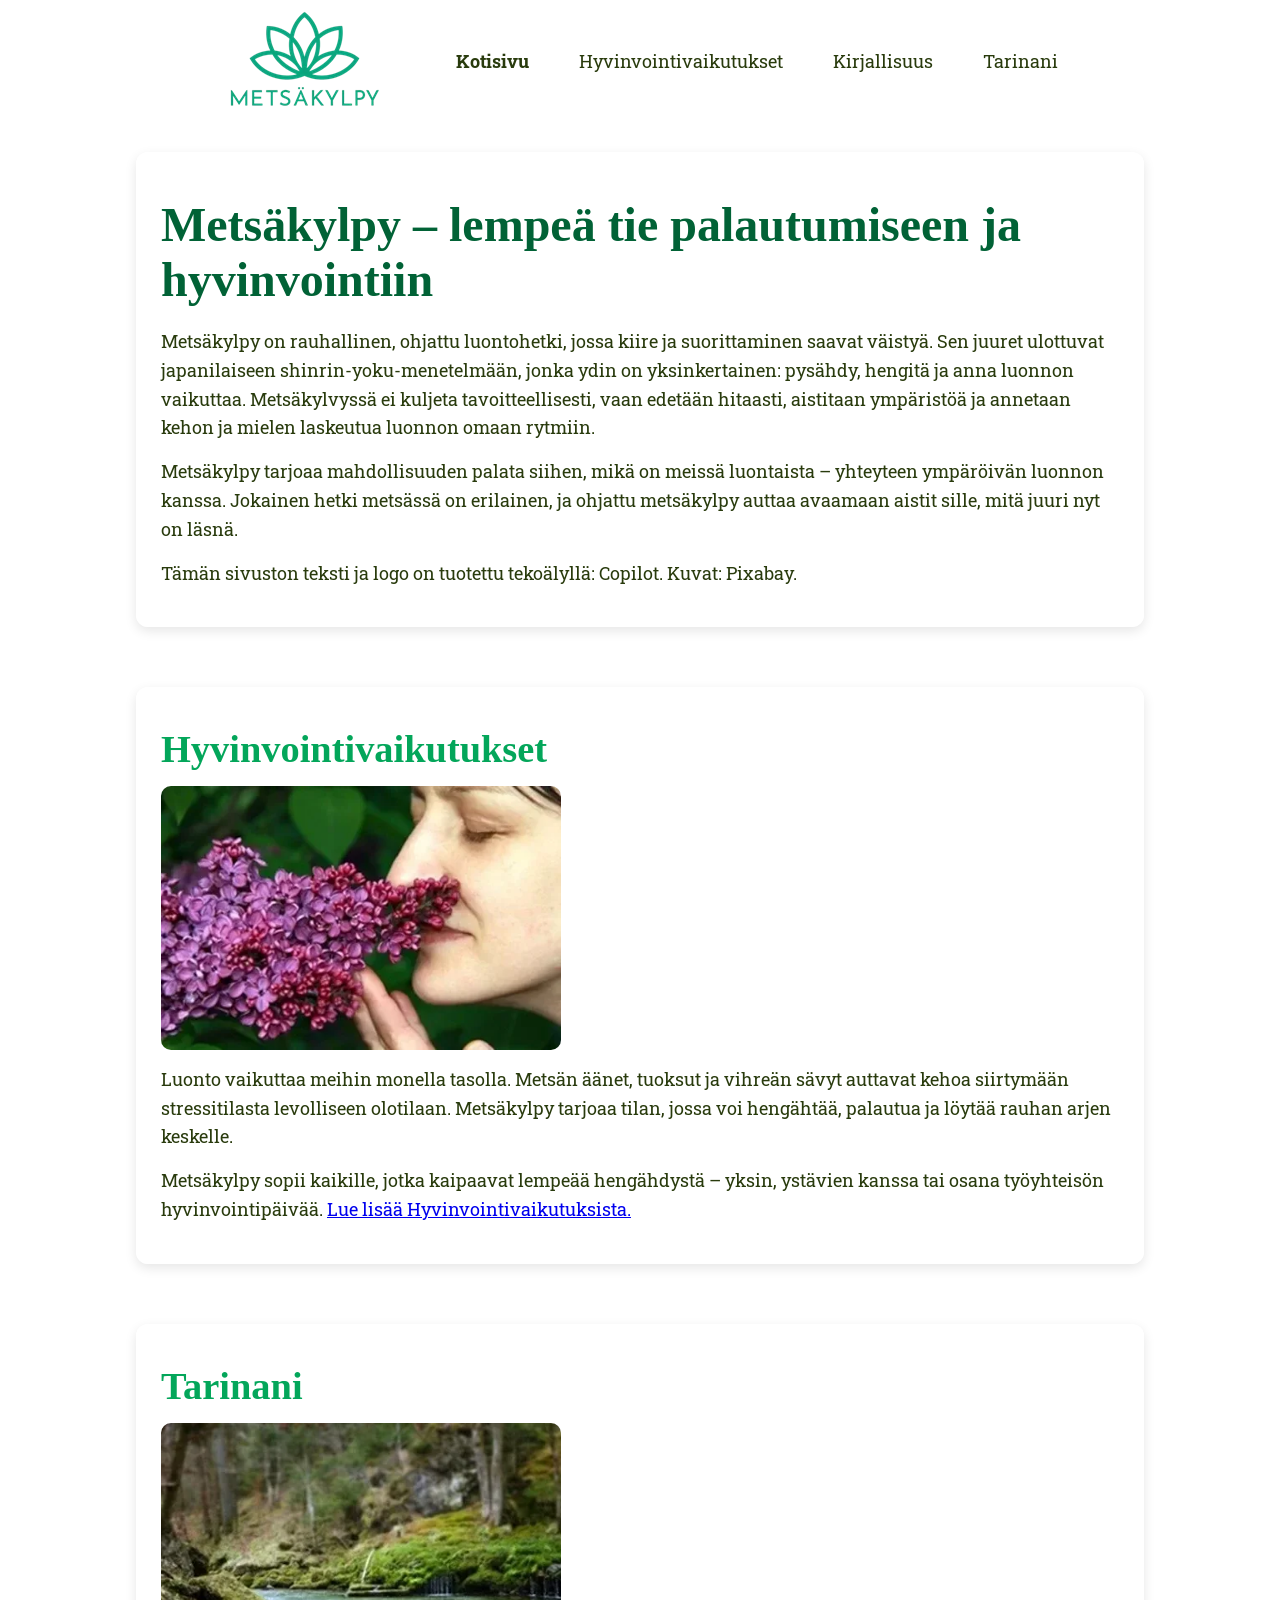
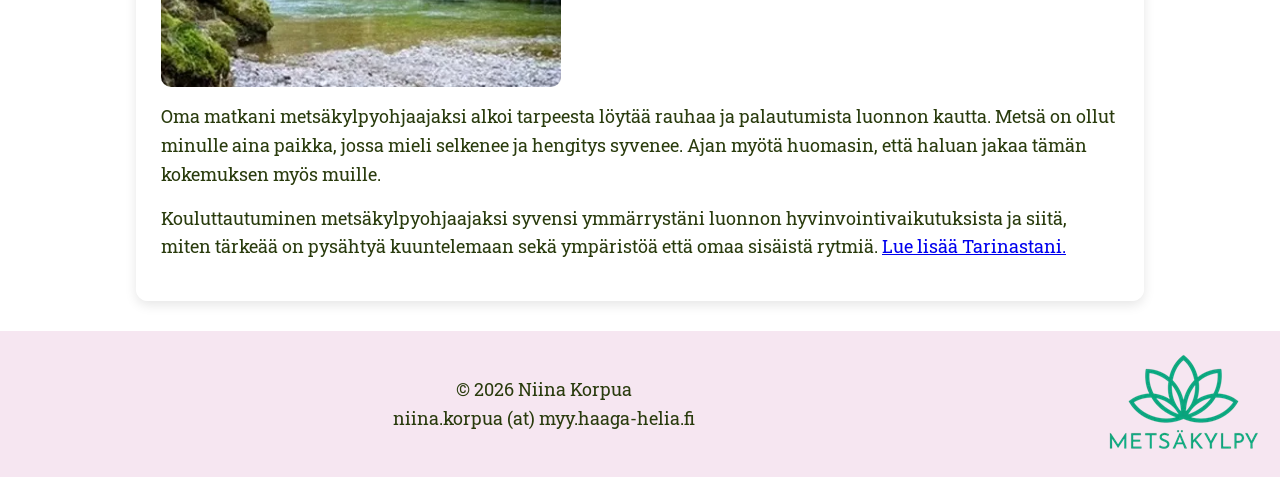
==== index.html @ 3dbd81d0 "lisätty role=banner ja siirretty kaikki mainin sisään" ====
<!doctype html>
<html lang="fi">
  <head>
    <title>Metsäkylpy</title>
    <meta name="description" content="Tietoa metsäkylvystä.">
    <meta name="viewport" content="width=device-width, initial-scale=1" >
    <meta charset="UTF-8" >
    <meta name="author" content="Niina" >
    <meta name="robots" content="index, follow">
    <!-- Fontit -->
    <link rel="preconnect" href="https://fonts.googleapis.com" />
    <link rel="preconnect" href="https://fonts.gstatic.com" crossorigin />
    <link
      href="https://fonts.googleapis.com/css2?family=Playwrite+NZ+Basic:wght@100..400&family=Roboto+Slab:wght@100..900&display=optional"
      rel="stylesheet"
    />
    <!-- CSS -->
    <link href="style.css" rel="stylesheet" type="text/css" />

    <!-- Ensimmäisen ison kuvan lataukseen liittyvä -->
    <link rel="preload" as="image" href="Logo.webp" fetchpriority="high">
  
  </head>
  <body>
  <main>
    <!-- Ylätunniste: logo + navigaatio -->

    <div class="header-container" role="banner">
      <img class="logo" class="lcp" src="Logo.webp" width="153" height="106"  fetchpriority="high" alt="Logo Metsäkylpy" >
      <button class="hamburger-btn" id="hamburger" aria-label="Toggle navigation" type="button">
        <span class="bar"></span>
        <span class="bar"></span>
        <span class="bar"></span>
      </button>
      <header>
        <nav class="header-navigation" id="nav-menu" aria-label="Päänavigaatio">
          <ul class="header-text-navigation">
            <li><a href="./" class="active">Kotisivu</a></li>
            <li>
              <a href="hyvinvointivaikutukset.html">Hyvinvointivaikutukset</a>
            </li>
            <li><a href="kirjallisuus.html">Kirjallisuus</a></li>
            <li><a href="tarinani.html">Tarinani</a></li>
          </ul>
        </nav>
        <script>
          // Hamburger menu toggle
          const hamburger = document.getElementById("hamburger");
          const navMenu = document.getElementById("nav-menu");

          hamburger.addEventListener("click", () => {
            navMenu.classList.toggle("active");
            hamburger.classList.toggle("active");
          });

          // Close menu when link is clicked
          document.querySelectorAll(".header-navigation a").forEach(link => {
            link.addEventListener("click", () => {
              navMenu.classList.remove("active");
              hamburger.classList.remove("active");
            });
          });
        </script>
      </header>
    </div>
    <!-- Leveä bannerikuva -->
    <div class="banneri-container">
      <img  src="Kuva0.webp" width="429" height="249" alt="Kanto metsässä" >
    </div>

    <!-- Pääsisältö -->
    
      <div class="page">
      <div class="card">
        <h1>Metsäkylpy – lempeä tie palautumiseen ja hyvinvointiin</h1>
        <p>
          Metsäkylpy on rauhallinen, ohjattu luontohetki, jossa kiire ja suorittaminen saavat väistyä. Sen juuret
          ulottuvat japanilaiseen shinrin-yoku-menetelmään, jonka ydin on yksinkertainen: pysähdy, hengitä ja anna
          luonnon vaikuttaa. Metsäkylvyssä ei kuljeta tavoitteellisesti, vaan edetään hitaasti, aistitaan ympäristöä ja
          annetaan kehon ja mielen laskeutua luonnon omaan rytmiin.
        </p>
        <p>
          Metsäkylpy tarjoaa mahdollisuuden palata siihen, mikä on meissä luontaista – yhteyteen ympäröivän luonnon
          kanssa. Jokainen hetki metsässä on erilainen, ja ohjattu metsäkylpy auttaa avaamaan aistit sille, mitä juuri
          nyt on läsnä.
        </p>
        <p>
          Tämän sivuston teksti ja logo on tuotettu tekoälyllä: Copilot. Kuvat: Pixabay.
        </p>
      </div>
      <div class="flex_container kotisivu">
        <div class="flex_item">
          <div class="card">
          <h2>Hyvinvointi&shy;vaikutukset</h2>
          <img src="Kuva1.webp" width="480" height="316" alt="Nainen haistelee kukkaa" >
          <p>
            Luonto vaikuttaa meihin monella tasolla. Metsän äänet, tuoksut ja vihreän sävyt auttavat kehoa siirtymään
            stressitilasta levolliseen olotilaan. Metsäkylpy tarjoaa tilan, jossa voi hengähtää, palautua ja löytää
            rauhan arjen keskelle.
          </p>
          <p>
            Metsäkylpy sopii kaikille, jotka kaipaavat lempeää hengähdystä – yksin, ystävien kanssa tai osana
            työyhteisön hyvinvointipäivää.
            <a href="hyvinvointivaikutukset.html">Lue lisää Hyvinvointivaikutuksista.</a>
          </p>
          </div>
        </div>
      </div>

        <div class="flex_item">
          <div class="card">
          <h2>Tarinani</h2>
          <img src="Kuva2.webp" width="425" height="281" alt="Puro metsässä" >
          <p>
            Oma matkani metsäkylpyohjaajaksi alkoi tarpeesta löytää rauhaa ja palautumista luonnon kautta. Metsä on
            ollut minulle aina paikka, jossa mieli selkenee ja hengitys syvenee. Ajan myötä huomasin, että haluan jakaa
            tämän kokemuksen myös muille.
          </p>
          <p>
            Kouluttautuminen metsäkylpyohjaajaksi syvensi ymmärrystäni luonnon hyvinvointivaikutuksista ja siitä, miten
            tärkeää on pysähtyä kuuntelemaan sekä ympäristöä että omaa sisäistä rytmiä.
            <a href="tarinani.html">Lue lisää Tarinastani.</a>
          </p>
          
        </div>
      </div>
      </div>
    </main>

    <footer>
      <div class="footer-container">
        <div class="footer-text-container">
          <p>© 2026 Niina Korpua <br >
          niina.korpua (at) myy.haaga-helia.fi 
          </p>
        </div>
        <img class="logo" src="Logo.webp" width="153" height="106" alt="Logo Metsäkylpy" >
      </div>
    </footer>
  </body>
</html>
---- style.css ----
/* kaikille yhteiset tyylit 
määrittele bodyyn kaikki marginaalit*/

body {
  display: block;
  margin: 0px;
  background-color: var(--background-color);
  font-family: "Roboto Slab", sans-serif;
  color: var(--primary-color);
  font-size: clamp(
    16px,
    2.5vw,
    18px
  );
}

:root {
  --primary-color: #293b0d;
  --secondary-color: #016236;
  --third-color: #03a65a;
  --accent-color: #f6e6f1;
  --background-color: #ffffff;
  font-family: "Roboto Slab", sans-serif;
}

html {
  font-family: "Roboto Slab", serif;
  font-display: swap;
}

h1 {
  display: block;
  color: var(--secondary-color);
  font-family: "Playwrite NZ Basic", cursive;
  margin: 20px 0;
  font-size: clamp(1.4rem, 4vw, 3rem);
  overflow-wrap: break-word; /* Otsikko mahtuu cardiin*/
  hyphens: auto
}

h2 {
  display: block;
  color: var(--third-color);
  font-family: "Playwrite NZ Basic", cursive;
  margin: 15px 0;
  font-size: clamp(1.3rem, 3.5vw, 2.4rem);
  overflow-wrap: break-word; /* Otsikko mahtuu cardiin*/
  hyphens: auto

}

h3 {
  display: block;
  color: var(--third-color);
  font-family: "Playwrite NZ Basic", cursive;
  margin: 15px 0;
  font-size: clamp(0.9rem, 3vw, 1.6rem);
}

p {
  margin: 15px 0;
  line-height: 1.6;
}

.logo {
  width: 153px;
  height: 106px;
  padding: 0 20px;
  justify-self: start;
}

.header-container {
  display: flex;
  align-items: center;
  width: 100%;
  height: auto;
  background-color: #ffffff;
  position: relative;
  overflow: visible; /* valikko näkyy mobiilissa */  
  top: 0px;
  padding-top: 8px;
  padding-bottom: 8px;
  z-index: 999;
  justify-content: center; /* varsinainen linkkirivin keskitys mutta logo hyppää myös keskelle */
}

.header-navigation li {
  list-style: none;
  margin: 0;
  padding: 0;
}

.header-navigation a {
  color: var(--primary-color);
  text-decoration: none;
  margin: 0 15px;
  transition: color 0.3s ease;
}

.header-navigation a.active {
  font-weight: bold; /* valinnainen korostus */
}

.header-navigation a:hover {
  color: var(--third-color);
}

.header-text-navigation {
  display: flex;
  justify-content: center;
  align-items: center;
  gap: 20px;
  flex-wrap: wrap;
  text-align: center;
}

/* Bannerikuvan koko */
.banneri-container {
  width: 100%;
  margin: 0 auto;
  overflow: hidden;
  aspect-ratio: 429 / 249;
}

/* Bannerikuva täyttää kontin leveyden */
.banneri-container img {
  width: 100%;
  height: 100%;
  object-fit: cover;
}

/* Perussääntö kaikille kuville */
img {
  max-width: 100%;
  height: auto;
  display: block;
}

.lcp {
  aspect-ratio: 153 / 106; /* LCP-kuvan oikea suhde */
}

/* Hamburger Menu */
.hamburger-btn {
  display: none;
  flex-direction: column;
  background: none;
  border: none;
  cursor: pointer;
  padding: 0;
  gap: 5px;
}
.hamburger-btn .bar {
  width: 25px;
  height: 3px;
  background-color: var(--third-color);
  transition: all 0.3s ease;
  display: block;
}

/* Hamburger active state */
.hamburger-btn.active .bar:nth-child(1) {
  transform: rotate(-45deg) translate(-5px, 6px);
}
.hamburger-btn.active .bar:nth-child(2) {
  opacity: 0;
}
.hamburger-btn.active .bar:nth-child(3) {
  transform: rotate(45deg) translate(-5px, -6px);
}

/* Kortit */
.card {
  background: #ffffffcc;
  padding: 25px;
  margin: 30px 0;
  border-radius: 12px;
  box-shadow: 0 4px 12px rgba(0,0,0,0.1);
  backdrop-filter: blur(4px);
  min-width: 0; /* estää korttia venymästä liian leveäksi */
  overflow: hidden; /* Tämä pakottaa kaiken sisällön pysymään kortin sisällä. */
}

    .card img {
      max-width: 100%;
      border-radius: 10px;
      margin-bottom: 15px;
      height: auto;
    }

/* Footer */
.footer-container {
  background-color: var(--accent-color);
  color: var(--primary-color);
  padding-top: 20px; /* sisätilaa */
  padding-bottom: 20px;
  display: flex;
  align-items: center;
  justify-content: space-between;
  flex-wrap: wrap;
  left: 0;
   width: 100%;
  /* width: 100vw; */
}

.footer-text-container {
  margin: 0;
  text-align: center;
  flex: 1;
}

  /* Kirjalistauksen container, joka pitää kuvan ja listan vierekkäin */
  .book-list-container {
    display: flex;
    align-items: flex-start; /* varmistaa että yläreunat ovat samassa linjassa */
    gap: 20px; /* väli kuvan ja listan väliin */
    margin-bottom: 2rem;
  }

  .book-list {
    margin: 0;
    padding-left: 20px; /* normaali lista-sisennys */
  }

  .flex_item img {
    width: auto;
    max-width: 400px;
    height: auto;
    display: block;

  }

  .map-container {
    position: relative;
    width: 100%; /* täytä rivin leveys tai vaihda esim. 50% */
    max-width: 50%; /* valinnainen: rajoita enintään puoleen */
    aspect-ratio: 16 / 9; /* pitää 16:9-kuvasuhteen */
    overflow: hidden; /* varmistaa ettei mikään vuoda ulos */
    border: 0;
  }

  /* upotettu <iframe> Google Mapsilta */
  .map-container > iframe {
    position: absolute; /* venytetään koko säiliöön */
    inset: 0; /* top:0; right:0; bottom:0; left:0; */
    width: 100%;
    height: 100%;
    border: 0;
  }

  .map-container iframe {
    position: absolute;
    inset: 0; /* sama kuin top:0; right:0; bottom:0; left:0 */
    width: 100%;
    height: 100%;
    border: 0;
  }

  /* Formsi responsiiviseksi */
  /* 16:9-kuvasuhde; muuta 56.25% → esim. 75% (4:3) tai 130% (korkeampi lomake) */
  .forms-container {
    --container-max-width: 900px;
    --container-padding: 16px;
    --border-radius: 12px;
    --shadow: 0 6px 20px rgba(0, 0, 0, 0.08);
    --border: 1px solid #e6e6e6;
    --bg: #ffffff;

    max-width: var(--container-max-width);
    margin: 0; /* lomake pysyy vasemmassa laidassa */
    padding: var(--container-padding);
    background: var(--bg);
    border: var(--border);
    border-radius: var(--border-radius);
    box-shadow: var(--shadow);

    position: relative;
    overflow: hidden;
  }

  /* Luodaan kuvasuhde “padding-bottom” -tekniikalla */
  .forms-container::before {
    content: "";
    display: block;
    padding-bottom: 130%; /* Säädä tätä: 56.25% (16:9), 75% (4:3), 130% (korkeampi lomake) */
  }

  .forms-iframe {
    position: absolute;
    inset: var(--container-padding);
    width: calc(100% - 2 * var(--container-padding));
    height: calc(100% - 2 * var(--container-padding));
    border: 0;
    border-radius: calc(var(--border-radius) - 2px);
  }

  /* Video responsiiviseksi */
  .video-wrapper {
    position: relative;
    width: 100%;
    aspect-ratio: 16 / 9; /* muuta tarpeen mukaan: 4/3, 21/9, 1/1, 16 / 9*/
    overflow: hidden;
  }
  .video-wrapper iframe {
    position: absolute;
    inset: 0;
    max-width: 100%;
    width: 100%;
    height: 100%;
    object-fit: contain; /* tai cover jos haluat täytön rajauksella */
    display: block;
  }

/* Mobiili (oletus, < 768px */
@media (max-width: 767px) {
  .page {
    margin-left: 16px;
    margin-right: 16px;
    width: calc(100% - 32px); /* 16px + 16px */

  }
.flex_item img {
  max-width: 100%;
  height: auto;
}
  .book-list-container {
    flex-direction: column;
    align-items: center;
  }
  /* Hamburger näkyviin mobiilissa */
  .hamburger-btn {
    display: flex;
    margin-left: auto;
    padding-right: 20px;
    position: absolute;
    right: 16px;
    top: 50%;
    transform: translateY(-50%);
    z-index: 3000;
  }

  /* Navigaatio piiloon mobiilissa */
  .header-navigation {
    position: absolute;
    top: 100%;
    left: 0;
    right: 0;
    width: 100%;
    background-color: #ffffff;
    display: none; /* tämä ylikirjoittaa desktopin display:flex */
    flex-direction: column;
    border-bottom: 1px solid #e0e0e0;
    z-index: 2000;
  }
  .header-navigation.active {
    display: flex !important;
  }
  .header-navigation ul {
    display: flex;
    flex-direction: column;
    gap: 15px;
    padding: 20px;
    margin: 0;
    list-style: none;
  }
  .header-navigation li {
    margin: 0;
    padding: 0;
  }
  .header-navigation a {
    display: block;
    padding: 10px 0;
    color: #293b0d;
    text-decoration: none;
    margin: 0;
  }
  .banneri-container {
  z-index: 0;
  position: relative;
}
}

/* Tabletti (min-width: 768px) */
@media (min-width: 768px) {
  .page {
    margin: 0 32px;
    width: auto; /* tärkeä */
    box-sizing: border-box; /* estää ylivuodon */
  }

  .flex_item {
    flex: 1; /* pitää kuvat saman kokoisina*/
  }

  .flex_container {
    display: flex;
    gap: 50px;
    flex-wrap: wrap;
  }
  
}

/* Isot näytöt (min-width: 1024px) */
@media (min-width: 1024px) {
  .page {
    margin-left: auto;
    margin-right: auto;
    width: 100%;
    max-width: 1200px;
    padding-left: 96px;
    padding-right: 96px;
  }
  .banneri-container {
    display: none !important;
    height: 0 !important;
  }

  .map-container {
    max-width: 50%;
    aspect-ratio: 16 / 9;
  }

  /* Logo container - aligns logo and navigation horizontally */
  .logo-container {
    display: flex;
    align-items: center;
    gap: 20px;
    flex-wrap: nowrap;
    margin-left: 40px;
  }

  .logo-container img {
    width: 100px;
    height: 100px;
    object-fit: contain;
    flex-shrink: 0;
  }

  .logo-container nav {
    text-align: center;
  }
  
  .video-wrapper {
    width: 50%;
}
}
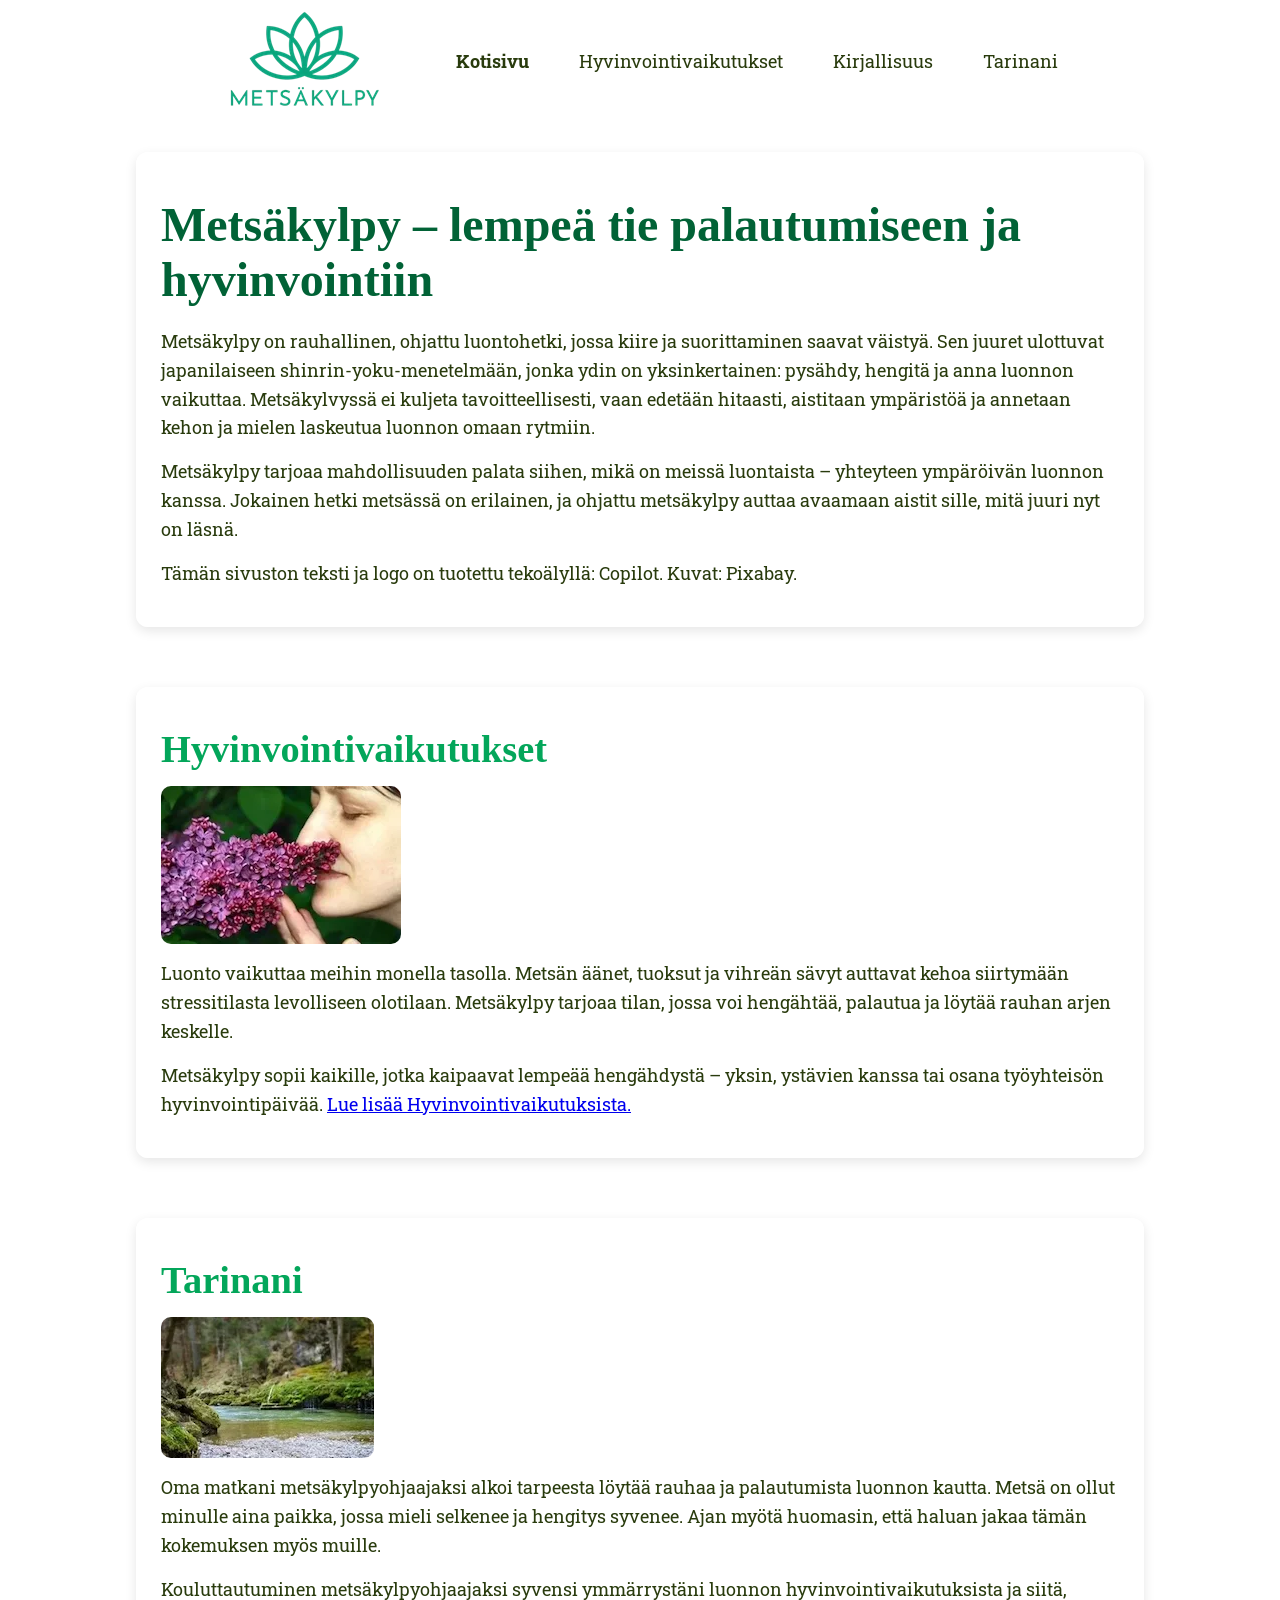
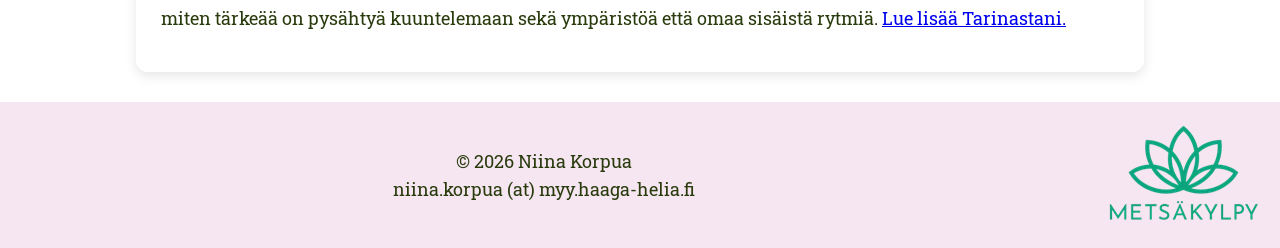
==== commit f6065987: "Kuvia pienennetty 50%" ====
--- a/index.html
+++ b/index.html
@@ -22,10 +22,9 @@
   
   </head>
   <body>
-  <main>
     <!-- Ylätunniste: logo + navigaatio -->
 
-    <div class="header-container" role="banner">
+    <div class="header-container">
       <img class="logo" class="lcp" src="Logo.webp" width="153" height="106"  fetchpriority="high" alt="Logo Metsäkylpy" >
       <button class="hamburger-btn" id="hamburger" aria-label="Toggle navigation" type="button">
         <span class="bar"></span>
@@ -65,11 +64,11 @@
     </div>
     <!-- Leveä bannerikuva -->
     <div class="banneri-container">
-      <img  src="Kuva0.webp" width="429" height="249" alt="Kanto metsässä" >
+      <img  src="Kuva0.webp" width="215" height="125" alt="Kanto metsässä" >
     </div>
 
     <!-- Pääsisältö -->
-    
+    <main>
       <div class="page">
       <div class="card">
         <h1>Metsäkylpy – lempeä tie palautumiseen ja hyvinvointiin</h1>
@@ -92,7 +91,7 @@
         <div class="flex_item">
           <div class="card">
           <h2>Hyvinvointi&shy;vaikutukset</h2>
-          <img src="Kuva1.webp" width="480" height="316" alt="Nainen haistelee kukkaa" >
+          <img src="Kuva1.webp" width="240" height="158" alt="Nainen haistelee kukkaa" >
           <p>
             Luonto vaikuttaa meihin monella tasolla. Metsän äänet, tuoksut ja vihreän sävyt auttavat kehoa siirtymään
             stressitilasta levolliseen olotilaan. Metsäkylpy tarjoaa tilan, jossa voi hengähtää, palautua ja löytää
@@ -110,7 +109,7 @@
         <div class="flex_item">
           <div class="card">
           <h2>Tarinani</h2>
-          <img src="Kuva2.webp" width="425" height="281" alt="Puro metsässä" >
+          <img src="Kuva2.webp" width="213" height="141" alt="Puro metsässä" >
           <p>
             Oma matkani metsäkylpyohjaajaksi alkoi tarpeesta löytää rauhaa ja palautumista luonnon kautta. Metsä on
             ollut minulle aina paikka, jossa mieli selkenee ja hengitys syvenee. Ajan myötä huomasin, että haluan jakaa
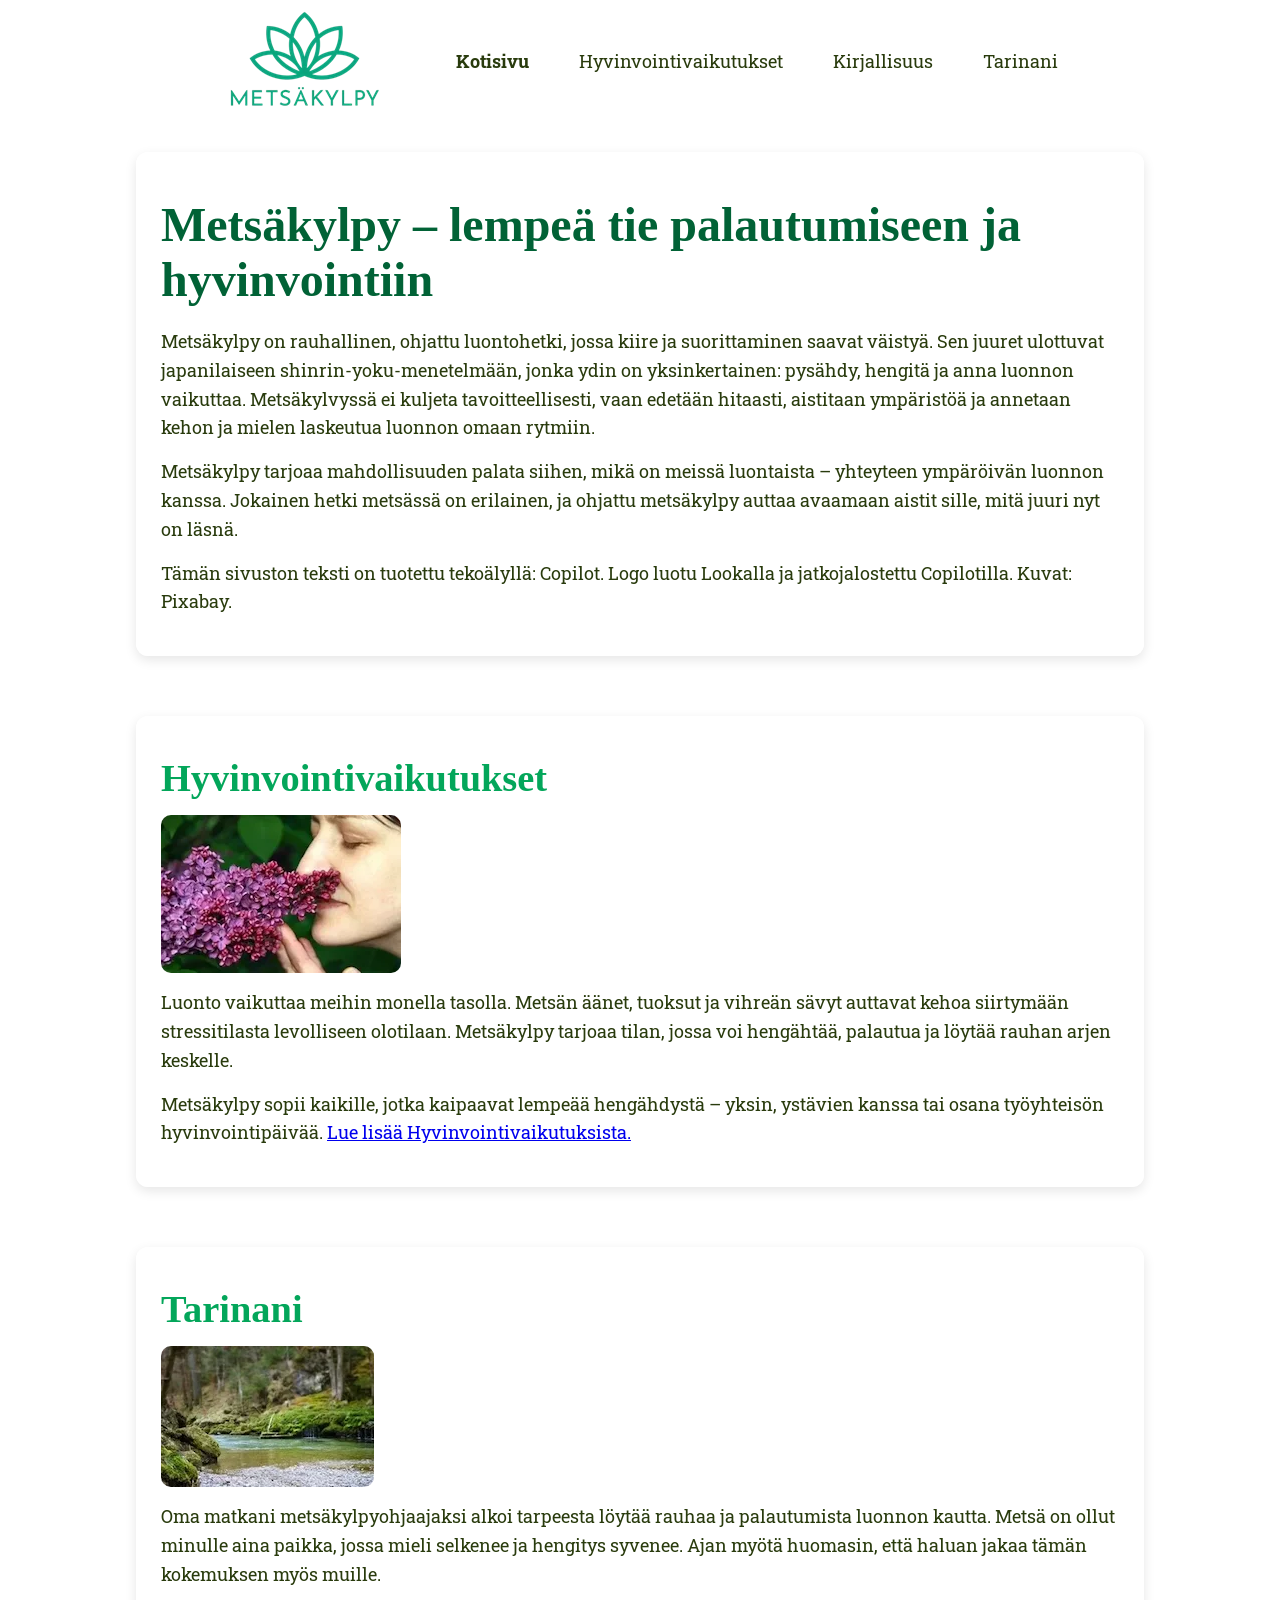
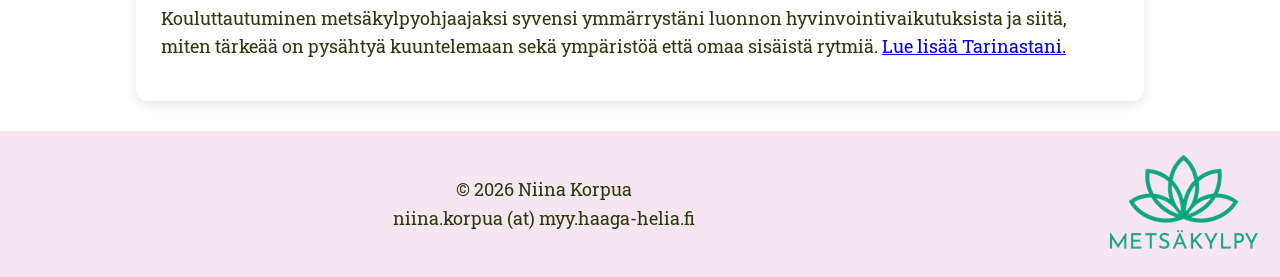
==== commit 8ad3b3a5: "Hienosäätöä" ====
--- a/index.html
+++ b/index.html
@@ -8,30 +8,29 @@
     <meta name="author" content="Niina" >
     <meta name="robots" content="index, follow">
     <!-- Fontit -->
-    <link rel="preconnect" href="https://fonts.googleapis.com" />
-    <link rel="preconnect" href="https://fonts.gstatic.com" crossorigin />
+    <link rel="preconnect" href="https://fonts.googleapis.com" >
+    <link rel="preconnect" href="https://fonts.gstatic.com" crossorigin >
     <link
       href="https://fonts.googleapis.com/css2?family=Playwrite+NZ+Basic:wght@100..400&family=Roboto+Slab:wght@100..900&display=optional"
-      rel="stylesheet"
-    />
+      rel="stylesheet">
     <!-- CSS -->
-    <link href="style.css" rel="stylesheet" type="text/css" />
+    <link href="style.css" rel="stylesheet" type="text/css">
 
     <!-- Ensimmäisen ison kuvan lataukseen liittyvä -->
-    <link rel="preload" as="image" href="Logo.webp" fetchpriority="high">
+    <link rel="preload" as="image" href="Kuva0.webp" fetchpriority="high">
   
   </head>
   <body>
+    <header>
+
     <!-- Ylätunniste: logo + navigaatio -->
-
     <div class="header-container">
-      <img class="logo" class="lcp" src="Logo.webp" width="153" height="106"  fetchpriority="high" alt="Logo Metsäkylpy" >
+      <img class="logo" src="Logo.webp" width="153" height="106" alt="Logo Metsäkylpy" >
       <button class="hamburger-btn" id="hamburger" aria-label="Toggle navigation" type="button">
         <span class="bar"></span>
         <span class="bar"></span>
         <span class="bar"></span>
       </button>
-      <header>
         <nav class="header-navigation" id="nav-menu" aria-label="Päänavigaatio">
           <ul class="header-text-navigation">
             <li><a href="./" class="active">Kotisivu</a></li>
@@ -43,6 +42,7 @@
           </ul>
         </nav>
         <script>
+
           // Hamburger menu toggle
           const hamburger = document.getElementById("hamburger");
           const navMenu = document.getElementById("nav-menu");
@@ -60,12 +60,13 @@
             });
           });
         </script>
-      </header>
     </div>
+
     <!-- Leveä bannerikuva -->
     <div class="banneri-container">
-      <img  src="Kuva0.webp" width="215" height="125" alt="Kanto metsässä" >
+      <img  class="lcp" src="Kuva0.webp" width="215" height="125" fetchpriority="high" alt="Kanto metsässä" >
     </div>
+    </header>
 
     <!-- Pääsisältö -->
     <main>
@@ -84,7 +85,7 @@
           nyt on läsnä.
         </p>
         <p>
-          Tämän sivuston teksti ja logo on tuotettu tekoälyllä: Copilot. Kuvat: Pixabay.
+          Tämän sivuston teksti on tuotettu tekoälyllä: Copilot. Logo luotu Lookalla ja jatkojalostettu Copilotilla. Kuvat: Pixabay.
         </p>
       </div>
       <div class="flex_container kotisivu">
--- a/style.css
+++ b/style.css
@@ -23,15 +23,10 @@
   font-family: "Roboto Slab", sans-serif;
 }
 
-html {
-  font-family: "Roboto Slab", serif;
-  font-display: swap;
-}
-
 h1 {
   display: block;
   color: var(--secondary-color);
-  font-family: "Playwrite NZ Basic", cursive;
+  font-family: "Playwrite NZ Basic";
   margin: 20px 0;
   font-size: clamp(1.4rem, 4vw, 3rem);
   overflow-wrap: break-word; /* Otsikko mahtuu cardiin*/
@@ -41,7 +36,7 @@
 h2 {
   display: block;
   color: var(--third-color);
-  font-family: "Playwrite NZ Basic", cursive;
+  font-family: "Playwrite NZ Basic";
   margin: 15px 0;
   font-size: clamp(1.3rem, 3.5vw, 2.4rem);
   overflow-wrap: break-word; /* Otsikko mahtuu cardiin*/
@@ -52,7 +47,7 @@
 h3 {
   display: block;
   color: var(--third-color);
-  font-family: "Playwrite NZ Basic", cursive;
+  font-family: "Playwrite NZ Basic";
   margin: 15px 0;
   font-size: clamp(0.9rem, 3vw, 1.6rem);
 }
@@ -137,7 +132,7 @@
 }
 
 .lcp {
-  aspect-ratio: 153 / 106; /* LCP-kuvan oikea suhde */
+  aspect-ratio: 215 / 125; /* LCP-kuvan oikea suhde */
 }
 
 /* Hamburger Menu */
@@ -257,7 +252,6 @@
   }
 
   /* Formsi responsiiviseksi */
-  /* 16:9-kuvasuhde; muuta 56.25% → esim. 75% (4:3) tai 130% (korkeampi lomake) */
   .forms-container {
     --container-max-width: 900px;
     --container-padding: 16px;
@@ -282,7 +276,7 @@
   .forms-container::before {
     content: "";
     display: block;
-    padding-bottom: 130%; /* Säädä tätä: 56.25% (16:9), 75% (4:3), 130% (korkeampi lomake) */
+    padding-bottom: 130%; /* 4:3-kuvasuhde, muuta tarpeen mukaan */
   }
 
   .forms-iframe {
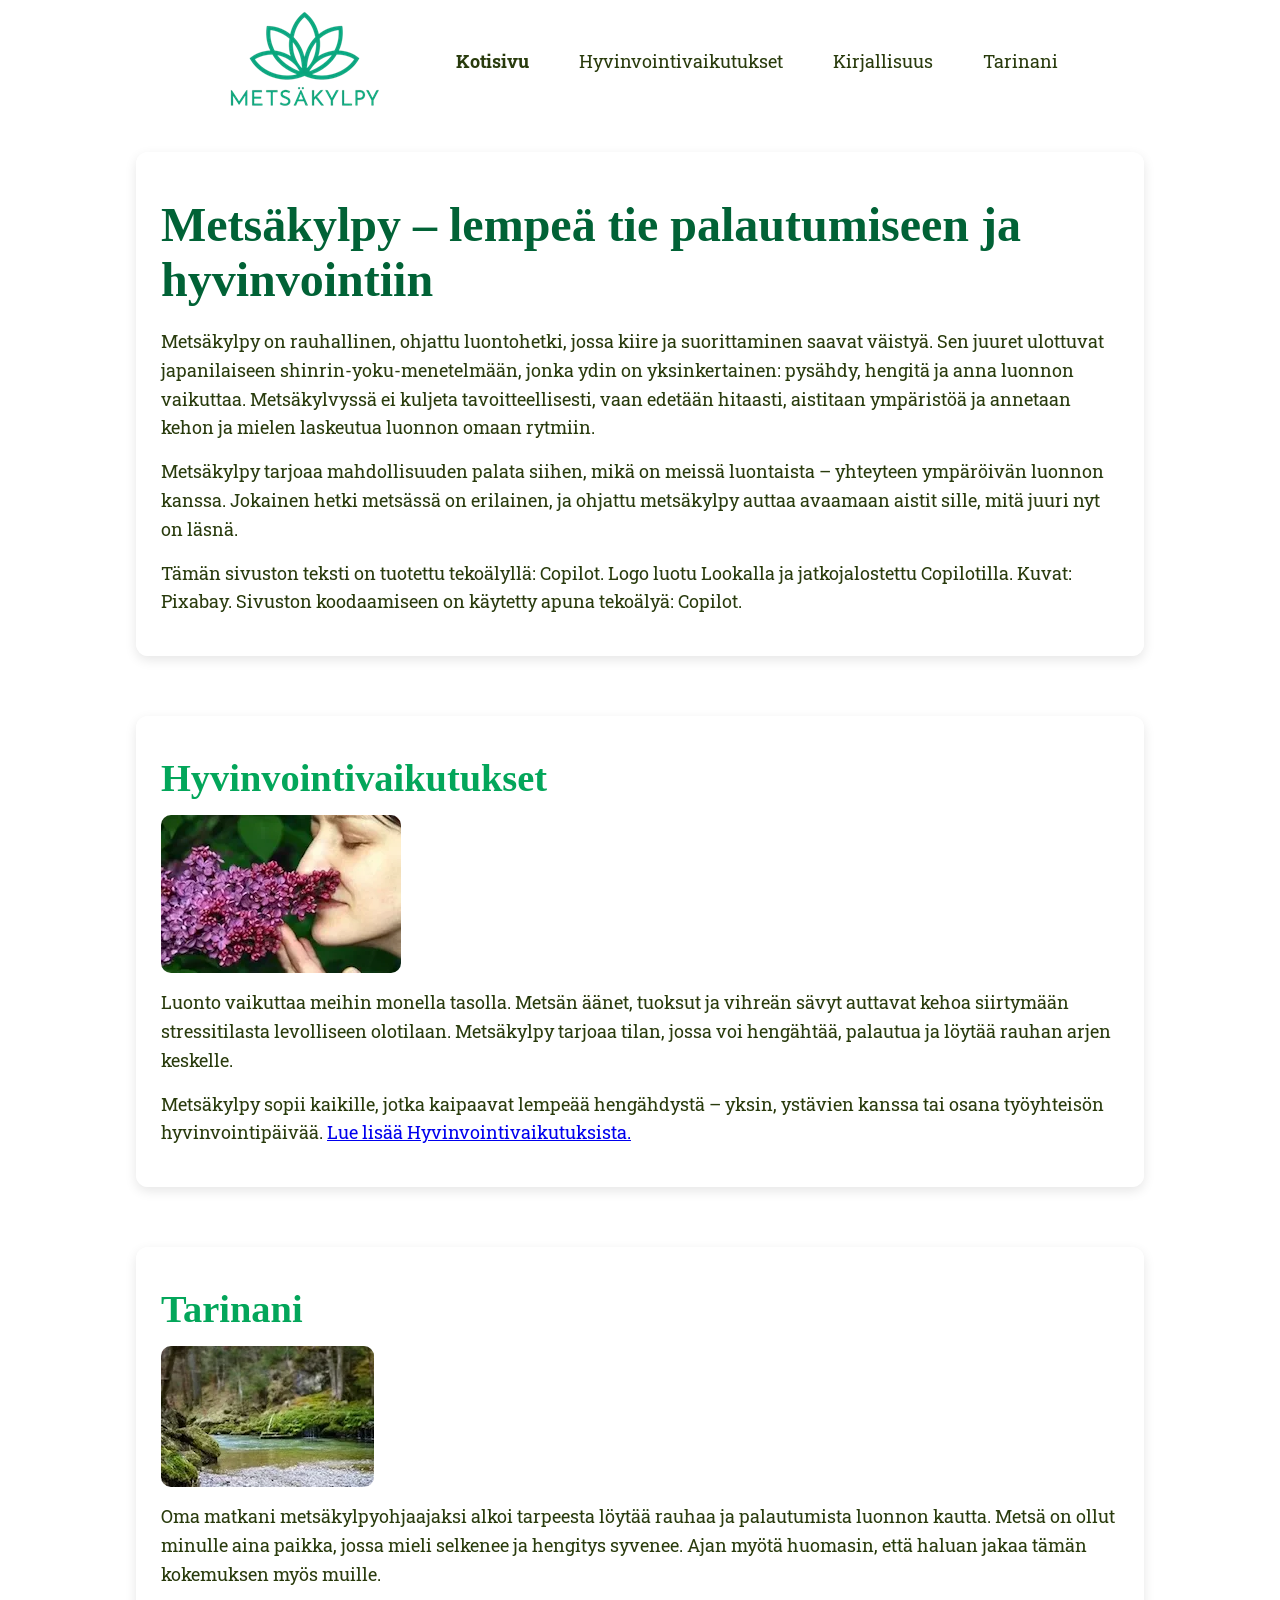
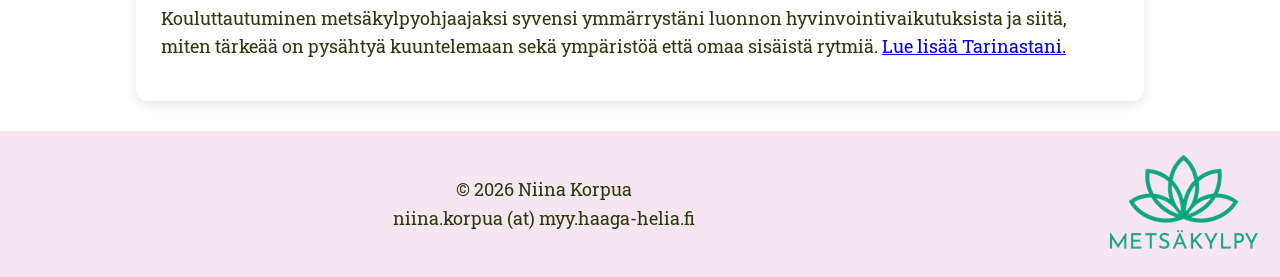
==== commit cfaec923: "Tekoälyn käytön lisäys." ====
--- a/index.html
+++ b/index.html
@@ -85,7 +85,7 @@
           nyt on läsnä.
         </p>
         <p>
-          Tämän sivuston teksti on tuotettu tekoälyllä: Copilot. Logo luotu Lookalla ja jatkojalostettu Copilotilla. Kuvat: Pixabay.
+          Tämän sivuston teksti on tuotettu tekoälyllä: Copilot. Logo luotu Lookalla ja jatkojalostettu Copilotilla. Kuvat: Pixabay. Sivuston koodaamiseen on käytetty apuna tekoälyä: Copilot.
         </p>
       </div>
       <div class="flex_container kotisivu">
--- a/style.css
+++ b/style.css
@@ -70,12 +70,13 @@
   width: 100%;
   height: auto;
   background-color: #ffffff;
-  position: relative;
+  position: sticky;
   overflow: visible; /* valikko näkyy mobiilissa */  
   top: 0px;
   padding-top: 8px;
   padding-bottom: 8px;
-  z-index: 999;
+  top: 0;
+  z-index: 10; /* tai 100 */
   justify-content: center; /* varsinainen linkkirivin keskitys mutta logo hyppää myös keskelle */
 }
 
@@ -252,41 +253,22 @@
   }
 
   /* Formsi responsiiviseksi */
-  .forms-container {
-    --container-max-width: 900px;
-    --container-padding: 16px;
-    --border-radius: 12px;
-    --shadow: 0 6px 20px rgba(0, 0, 0, 0.08);
-    --border: 1px solid #e6e6e6;
-    --bg: #ffffff;
-
-    max-width: var(--container-max-width);
-    margin: 0; /* lomake pysyy vasemmassa laidassa */
-    padding: var(--container-padding);
-    background: var(--bg);
-    border: var(--border);
-    border-radius: var(--border-radius);
-    box-shadow: var(--shadow);
-
-    position: relative;
-    overflow: hidden;
-  }
-
-  /* Luodaan kuvasuhde “padding-bottom” -tekniikalla */
-  .forms-container::before {
-    content: "";
-    display: block;
-    padding-bottom: 130%; /* 4:3-kuvasuhde, muuta tarpeen mukaan */
-  }
-
-  .forms-iframe {
-    position: absolute;
-    inset: var(--container-padding);
-    width: calc(100% - 2 * var(--container-padding));
-    height: calc(100% - 2 * var(--container-padding));
-    border: 0;
-    border-radius: calc(var(--border-radius) - 2px);
-  }
+.forms-container {
+  aspect-ratio: 4 / 3; /* tai 16 / 9 */
+  position: relative;
+  max-width: 900px;
+  padding: 0;
+  overflow: hidden;
+  z-index: 1;
+}
+
+.forms-iframe {
+  position: absolute;
+  inset: 0;
+  width: 100%;
+  height: 100%;
+  border: 0;
+}
 
   /* Video responsiiviseksi */
   .video-wrapper {
